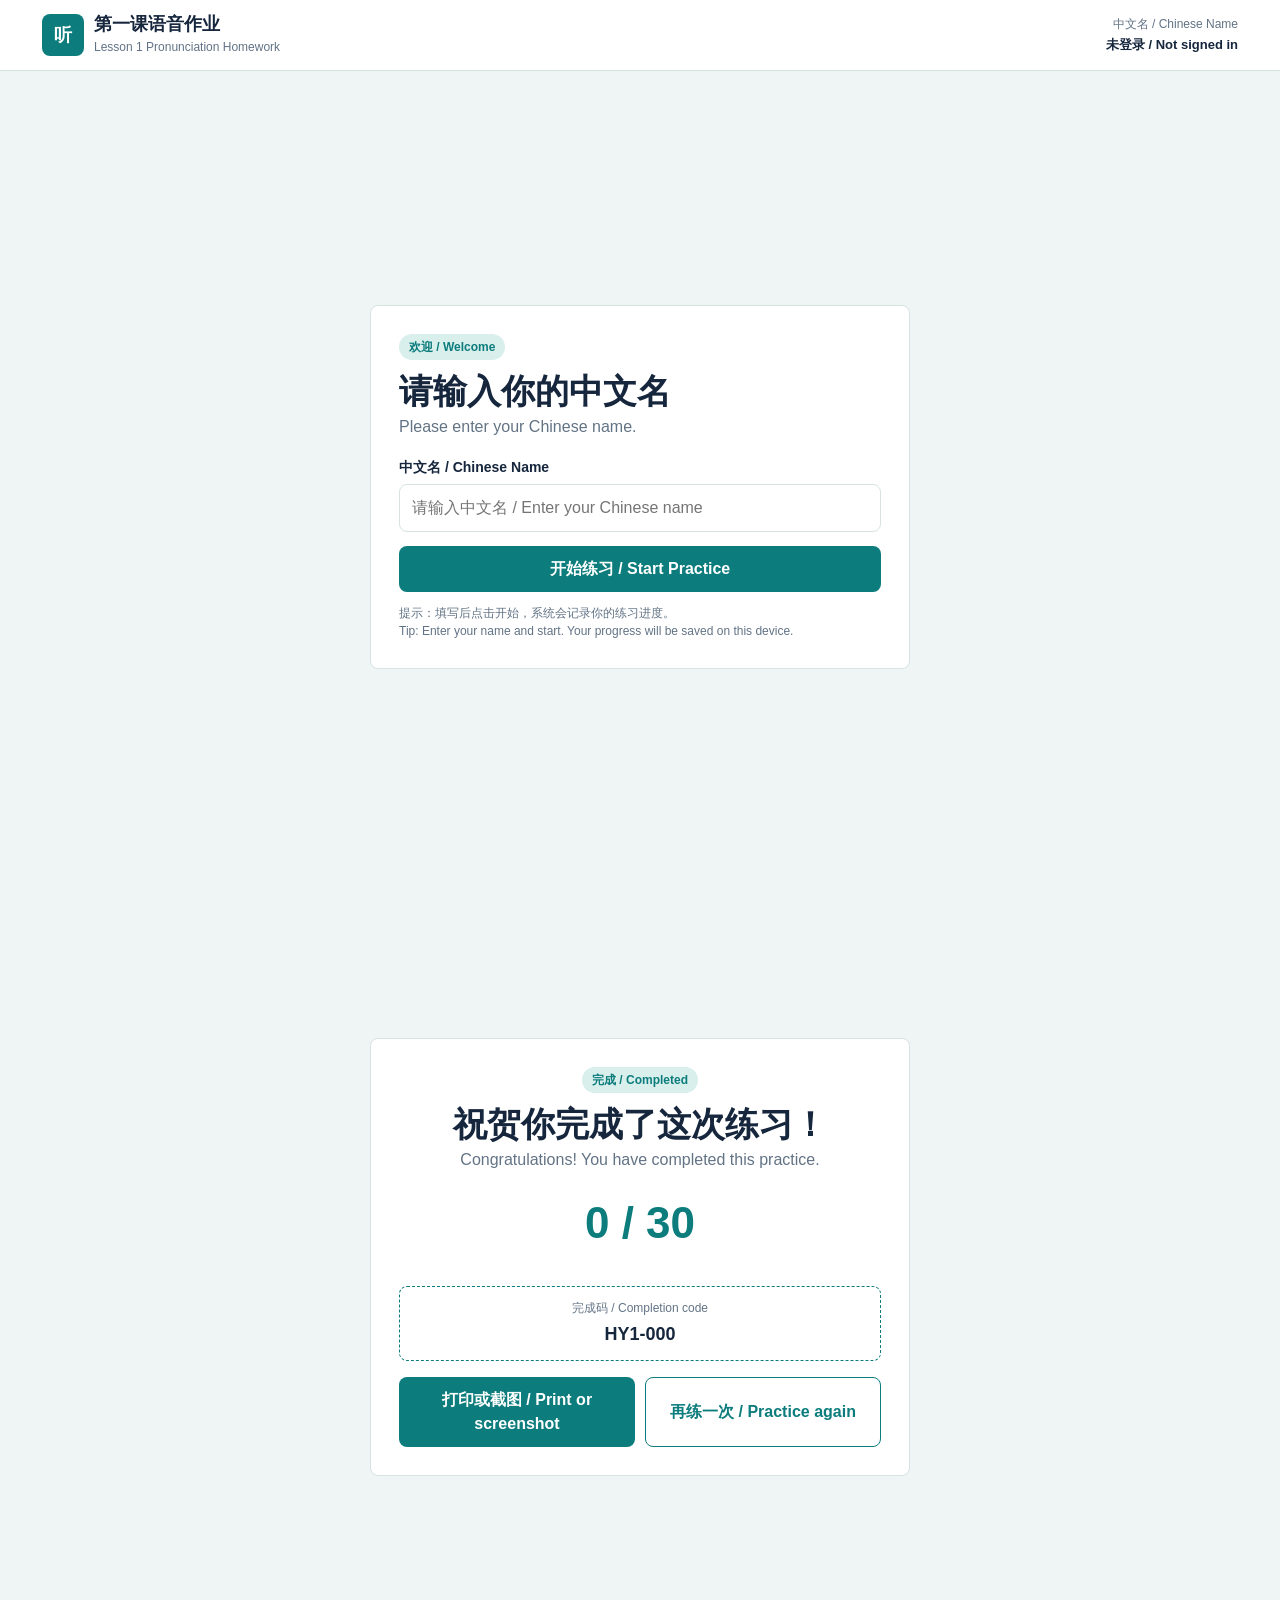
==== index.html @ 1d8cc739 "Add Lesson 1 pronunciation homework game" ====
<!doctype html>
<html lang="zh-CN">
  <head>
    <meta charset="UTF-8" />
    <meta name="viewport" content="width=device-width, initial-scale=1.0" />
    <meta http-equiv="Cache-Control" content="no-store" />
    <title>第一课语音作业 · Lesson 1 Pronunciation Homework</title>
    <link rel="stylesheet" href="styles.css" />
  </head>
  <body>
    <div class="app-shell">
      <header class="app-header">
        <div class="brand">
          <div class="brand-mark">听</div>
          <div>
            <h1>第一课语音作业</h1>
            <p>Lesson 1 Pronunciation Homework</p>
          </div>
        </div>
        <div class="header-badge">
          <span>中文名 / Chinese Name</span>
          <strong id="headerName">未登录 / Not signed in</strong>
        </div>
      </header>

      <main>
        <section class="login-screen" id="loginScreen">
          <div class="login-panel">
            <span class="eyebrow">欢迎 / Welcome</span>
            <h2>请输入你的中文名</h2>
            <p class="en">Please enter your Chinese name.</p>
            <label class="field-label" for="studentName">中文名 / Chinese Name</label>
            <input
              id="studentName"
              type="text"
              autocomplete="name"
              placeholder="请输入中文名 / Enter your Chinese name"
            />
            <button class="primary-btn" id="startBtn" type="button">开始练习 / Start Practice</button>
            <p class="login-hint">提示：填写后点击开始，系统会记录你的练习进度。<br />Tip: Enter your name and start. Your progress will be saved on this device.</p>
          </div>
        </section>

        <section class="game-screen" id="gameScreen" hidden>
          <div class="progress-strip">
            <div>
              <span>进度 / Progress</span>
              <strong id="progressText">第 1 题 / Question 1</strong>
            </div>
            <div class="progress-track"><div class="progress-fill" id="progressFill"></div></div>
          </div>

          <div class="task-banner">
            <div>
              <span class="eyebrow" id="taskLabel">题型一 / Task 1</span>
              <h2 id="taskTitle">听音辨声母</h2>
              <p id="taskInstruction">听录音，选择你听到的声母。<br />Listen and choose the correct initial.</p>
            </div>
            <div class="score-chip">
              <span>得分 / Score</span>
              <strong id="scoreText">0</strong>
            </div>
          </div>

          <div class="question-grid">
            <section class="listen-panel">
              <button class="play-button" id="playBtn" type="button" title="播放录音 / Play recording">▶</button>
              <p class="play-label">播放录音 / Play recording</p>
              <p class="question-prompt" id="questionPrompt">选择声母 / Choose the initial</p>
              <p class="replay-hint">可以反复播放 / You can play it again</p>
            </section>

            <section class="answer-panel">
              <div class="options" id="options"></div>
              <div class="feedback" id="feedback" role="status"></div>
              <button class="next-btn" id="nextBtn" type="button" hidden>下一题 / Next question</button>
            </section>
          </div>
        </section>

        <section class="finish-screen" id="finishScreen" hidden>
          <div class="finish-card">
            <span class="eyebrow">完成 / Completed</span>
            <h2 id="finishTitle">祝贺你完成了这次练习！</h2>
            <p class="en" id="finishEnglish">Congratulations! You have completed this practice.</p>
            <div class="final-score" id="finalScore">0 / 30</div>
            <div class="mode-scores" id="modeScores"></div>
            <div class="code-box">
              <span>完成码 / Completion code</span>
              <strong id="completionCode">HY1-000</strong>
            </div>
            <div class="finish-actions">
              <button class="primary-btn" id="printBtn" type="button">打印或截图 / Print or screenshot</button>
              <button class="secondary-btn" id="againBtn" type="button">再练一次 / Practice again</button>
            </div>
          </div>
        </section>
      </main>
    </div>

    <script src="app.js"></script>
  </body>
</html>
---- styles.css ----
:root {
  --bg: #eef5f4;
  --surface: #ffffff;
  --ink: #16263d;
  --muted: #627385;
  --line: #d7e3e0;
  --teal: #0c7c7c;
  --teal-soft: #d8efec;
  --coral: #e5644f;
  --amber: #f1aa37;
  --green: #2c9c68;
  --red: #d94e4e;
  --blue: #3d6ee0;
  --radius: 8px;
}

* {
  box-sizing: border-box;
}

body {
  margin: 0;
  min-height: 100vh;
  background: var(--bg);
  color: var(--ink);
  font-family: "Microsoft YaHei", "PingFang SC", "Noto Sans SC", "Segoe UI", sans-serif;
  line-height: 1.5;
}

button {
  font: inherit;
  color: inherit;
  cursor: pointer;
}

.app-shell {
  min-height: 100vh;
}

.app-header {
  display: flex;
  align-items: center;
  justify-content: space-between;
  gap: 16px;
  padding: 14px clamp(16px, 4vw, 42px);
  background: var(--surface);
  border-bottom: 1px solid var(--line);
  position: sticky;
  top: 0;
  z-index: 10;
}

.brand {
  display: flex;
  align-items: center;
  gap: 10px;
  min-width: 0;
}

.brand-mark {
  width: 42px;
  height: 42px;
  flex: 0 0 42px;
  border-radius: var(--radius);
  display: grid;
  place-items: center;
  background: var(--teal);
  color: #fff;
  font-weight: 900;
  font-size: 18px;
}

.brand h1 {
  margin: 0;
  font-size: 18px;
  line-height: 1.2;
}

.brand p {
  margin: 2px 0 0;
  color: var(--muted);
  font-size: 12px;
}

.header-badge {
  display: flex;
  flex-direction: column;
  align-items: flex-end;
  gap: 2px;
  font-size: 12px;
  color: var(--muted);
  min-width: 0;
}

.header-badge strong {
  max-width: 220px;
  overflow: hidden;
  text-overflow: ellipsis;
  white-space: nowrap;
  color: var(--ink);
  font-size: 13px;
}

main {
  max-width: 1060px;
  margin: 0 auto;
  padding: 26px clamp(14px, 4vw, 40px) 60px;
}

.login-screen {
  display: grid;
  place-items: center;
  min-height: calc(100vh - 120px);
}

.login-panel,
.finish-card {
  width: min(100%, 540px);
  background: var(--surface);
  border: 1px solid var(--line);
  border-radius: var(--radius);
  padding: 28px;
}

.eyebrow {
  display: inline-block;
  padding: 4px 10px;
  border-radius: 999px;
  background: var(--teal-soft);
  color: var(--teal);
  font-size: 12px;
  font-weight: 800;
}

.login-panel h2,
.task-banner h2,
.finish-card h2 {
  margin: 12px 0 4px;
  font-size: clamp(25px, 5vw, 34px);
  line-height: 1.15;
}

.en {
  color: var(--muted);
  margin: 0 0 18px;
}

.field-label {
  display: block;
  margin: 16px 0 6px;
  font-weight: 800;
  font-size: 14px;
}

input {
  width: 100%;
  min-height: 48px;
  border: 1px solid var(--line);
  border-radius: var(--radius);
  padding: 10px 12px;
  font-size: 16px;
  outline: none;
}

input:focus {
  border-color: var(--teal);
  box-shadow: 0 0 0 3px rgba(12, 124, 124, 0.14);
}

.primary-btn,
.secondary-btn,
.next-btn {
  border: 0;
  border-radius: var(--radius);
  min-height: 46px;
  padding: 11px 16px;
  font-weight: 900;
}

.primary-btn {
  background: var(--teal);
  color: #fff;
  width: 100%;
  margin-top: 14px;
}

.secondary-btn {
  background: var(--surface);
  color: var(--teal);
  border: 1px solid var(--teal);
}

.next-btn {
  background: var(--amber);
  color: #553500;
  width: 100%;
  margin-top: 12px;
}

.login-hint {
  color: var(--muted);
  font-size: 12px;
  margin: 12px 0 0;
}

.progress-strip {
  display: grid;
  grid-template-columns: 1fr;
  gap: 8px;
  margin-bottom: 18px;
}

.progress-strip span,
.score-chip span {
  color: var(--muted);
  font-size: 12px;
}

.progress-strip strong {
  display: block;
  font-size: 15px;
}

.progress-track {
  height: 10px;
  border-radius: 999px;
  background: #dbe6e2;
  overflow: hidden;
}

.progress-fill {
  width: 0;
  height: 100%;
  border-radius: inherit;
  background: var(--amber);
  transition: width 0.25s ease;
}

.task-banner {
  display: flex;
  justify-content: space-between;
  gap: 18px;
  align-items: start;
  background: var(--teal);
  color: #fff;
  border-radius: var(--radius);
  padding: 20px;
  margin-bottom: 16px;
}

.task-banner .eyebrow {
  background: rgba(255, 255, 255, 0.18);
  color: #fff;
}

.task-banner h2 {
  color: #fff;
  font-size: 27px;
}

.task-banner p {
  margin: 6px 0 0;
  color: rgba(255, 255, 255, 0.92);
  font-size: 14px;
}

.score-chip {
  background: rgba(255, 255, 255, 0.16);
  border: 1px solid rgba(255, 255, 255, 0.28);
  border-radius: var(--radius);
  padding: 10px 14px;
  text-align: center;
  min-width: 90px;
}

.score-chip span {
  color: rgba(255, 255, 255, 0.9);
}

.score-chip strong {
  display: block;
  font-size: 24px;
}

.question-grid {
  display: grid;
  grid-template-columns: 1fr;
  gap: 14px;
}

.listen-panel,
.answer-panel,
.finish-card {
  background: var(--surface);
  border: 1px solid var(--line);
  border-radius: var(--radius);
}

.listen-panel {
  display: flex;
  flex-direction: column;
  align-items: center;
  justify-content: center;
  text-align: center;
  min-height: 230px;
  padding: 18px;
}

.play-button {
  width: 86px;
  height: 86px;
  border: 0;
  border-radius: 50%;
  display: grid;
  place-items: center;
  background: var(--coral);
  color: #fff;
  font-size: 30px;
  box-shadow: 0 12px 22px rgba(229, 100, 79, 0.25);
}

.play-button.playing {
  background: var(--amber);
  color: #553500;
}

.play-label {
  margin: 12px 0 0;
  font-weight: 800;
  color: var(--coral);
}

.question-prompt {
  margin: 10px 0 0;
  font-size: 19px;
  font-weight: 900;
}

.replay-hint {
  margin: 6px 0 0;
  color: var(--muted);
  font-size: 12px;
}

.answer-panel {
  padding: 14px;
}

.options {
  display: grid;
  grid-template-columns: repeat(2, 1fr);
  gap: 10px;
}

.option-btn {
  min-height: 70px;
  border: 1px solid var(--line);
  border-radius: var(--radius);
  background: var(--surface);
  font-size: 24px;
  font-weight: 900;
  padding: 10px;
}

.option-btn:hover:not(:disabled) {
  border-color: var(--teal);
}

.option-btn.correct {
  background: var(--green);
  border-color: var(--green);
  color: #fff;
}

.option-btn.wrong {
  background: var(--red);
  border-color: var(--red);
  color: #fff;
}

.feedback {
  min-height: 64px;
  margin-top: 12px;
  border-radius: var(--radius);
  padding: 12px;
  display: flex;
  align-items: center;
  justify-content: center;
  text-align: center;
  font-weight: 800;
}

.feedback.good {
  background: #e2f4e9;
  color: var(--green);
}

.feedback.try-again {
  background: #fff2da;
  color: #8b5b00;
}

.finish-screen {
  display: grid;
  place-items: center;
  min-height: calc(100vh - 140px);
}

.finish-card {
  text-align: center;
}

.final-score {
  font-size: 44px;
  font-weight: 900;
  color: var(--teal);
  margin: 8px 0;
}

.mode-scores {
  display: grid;
  grid-template-columns: repeat(3, 1fr);
  gap: 8px;
  margin: 14px 0;
}

.mode-score {
  border: 1px solid var(--line);
  border-radius: var(--radius);
  padding: 10px;
}

.mode-score span {
  display: block;
  color: var(--muted);
  font-size: 12px;
}

.mode-score strong {
  font-size: 20px;
}

.code-box {
  border: 1px dashed var(--teal);
  border-radius: var(--radius);
  padding: 12px;
  margin: 16px 0;
}

.code-box span {
  display: block;
  color: var(--muted);
  font-size: 12px;
}

.code-box strong {
  display: block;
  margin-top: 4px;
  font-size: 18px;
  word-break: break-all;
}

.finish-actions {
  display: grid;
  grid-template-columns: 1fr 1fr;
  gap: 10px;
}

.finish-actions .primary-btn,
.finish-actions .secondary-btn {
  margin-top: 0;
}

@media (min-width: 760px) {
  .progress-strip {
    grid-template-columns: 250px 1fr;
    align-items: center;
  }

  .question-grid {
    grid-template-columns: minmax(280px, 0.85fr) minmax(340px, 1.15fr);
  }

  .listen-panel {
    min-height: 330px;
  }
}

@media print {
  .app-header,
  .finish-actions {
    display: none;
  }

  .finish-screen {
    min-height: auto;
  }
}
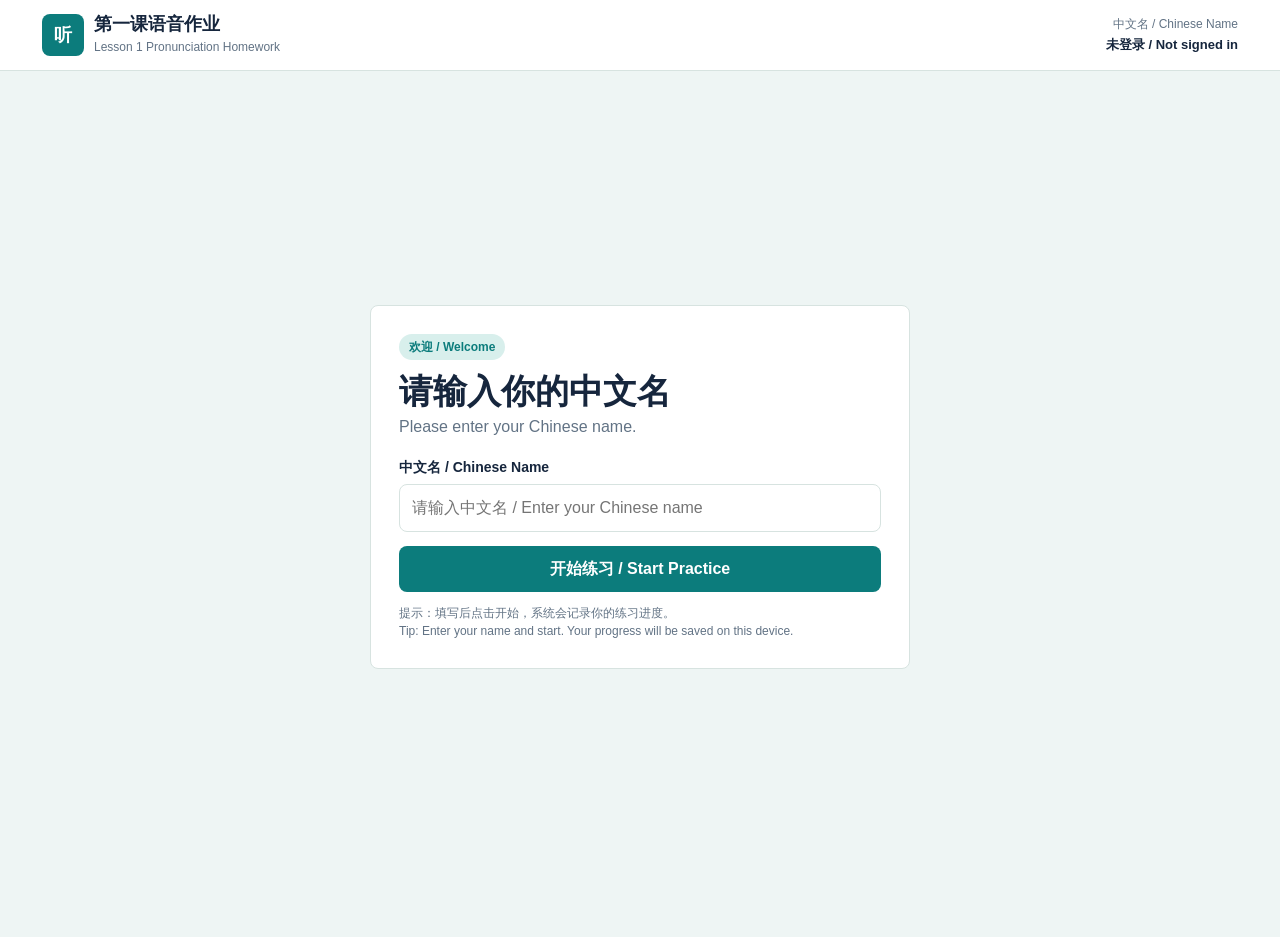
==== commit 77b46aec: "Fix staged screens and embedded audio" ====
--- a/index.html
+++ b/index.html
@@ -5,7 +5,511 @@
     <meta name="viewport" content="width=device-width, initial-scale=1.0" />
     <meta http-equiv="Cache-Control" content="no-store" />
     <title>第一课语音作业 · Lesson 1 Pronunciation Homework</title>
-    <link rel="stylesheet" href="styles.css" />
+    <style>
+:root {
+  --bg: #eef5f4;
+  --surface: #ffffff;
+  --ink: #16263d;
+  --muted: #627385;
+  --line: #d7e3e0;
+  --teal: #0c7c7c;
+  --teal-soft: #d8efec;
+  --coral: #e5644f;
+  --amber: #f1aa37;
+  --green: #2c9c68;
+  --red: #d94e4e;
+  --blue: #3d6ee0;
+  --radius: 8px;
+}
+
+* {
+  box-sizing: border-box;
+}
+
+[hidden] {
+  display: none !important;
+}
+
+body {
+  margin: 0;
+  min-height: 100vh;
+  background: var(--bg);
+  color: var(--ink);
+  font-family: "Microsoft YaHei", "PingFang SC", "Noto Sans SC", "Segoe UI", sans-serif;
+  line-height: 1.5;
+}
+
+button {
+  font: inherit;
+  color: inherit;
+  cursor: pointer;
+}
+
+.app-shell {
+  min-height: 100vh;
+}
+
+.app-header {
+  display: flex;
+  align-items: center;
+  justify-content: space-between;
+  gap: 16px;
+  padding: 14px clamp(16px, 4vw, 42px);
+  background: var(--surface);
+  border-bottom: 1px solid var(--line);
+  position: sticky;
+  top: 0;
+  z-index: 10;
+}
+
+.brand {
+  display: flex;
+  align-items: center;
+  gap: 10px;
+  min-width: 0;
+}
+
+.brand-mark {
+  width: 42px;
+  height: 42px;
+  flex: 0 0 42px;
+  border-radius: var(--radius);
+  display: grid;
+  place-items: center;
+  background: var(--teal);
+  color: #fff;
+  font-weight: 900;
+  font-size: 18px;
+}
+
+.brand h1 {
+  margin: 0;
+  font-size: 18px;
+  line-height: 1.2;
+}
+
+.brand p {
+  margin: 2px 0 0;
+  color: var(--muted);
+  font-size: 12px;
+}
+
+.header-badge {
+  display: flex;
+  flex-direction: column;
+  align-items: flex-end;
+  gap: 2px;
+  font-size: 12px;
+  color: var(--muted);
+  min-width: 0;
+}
+
+.header-badge strong {
+  max-width: 220px;
+  overflow: hidden;
+  text-overflow: ellipsis;
+  white-space: nowrap;
+  color: var(--ink);
+  font-size: 13px;
+}
+
+main {
+  max-width: 1060px;
+  margin: 0 auto;
+  padding: 26px clamp(14px, 4vw, 40px) 60px;
+}
+
+.login-screen {
+  display: grid;
+  place-items: center;
+  min-height: calc(100vh - 120px);
+}
+
+.login-panel,
+.finish-card {
+  width: min(100%, 540px);
+  background: var(--surface);
+  border: 1px solid var(--line);
+  border-radius: var(--radius);
+  padding: 28px;
+}
+
+.eyebrow {
+  display: inline-block;
+  padding: 4px 10px;
+  border-radius: 999px;
+  background: var(--teal-soft);
+  color: var(--teal);
+  font-size: 12px;
+  font-weight: 800;
+}
+
+.login-panel h2,
+.task-banner h2,
+.finish-card h2 {
+  margin: 12px 0 4px;
+  font-size: clamp(25px, 5vw, 34px);
+  line-height: 1.15;
+}
+
+.en {
+  color: var(--muted);
+  margin: 0 0 18px;
+}
+
+.field-label {
+  display: block;
+  margin: 16px 0 6px;
+  font-weight: 800;
+  font-size: 14px;
+}
+
+input {
+  width: 100%;
+  min-height: 48px;
+  border: 1px solid var(--line);
+  border-radius: var(--radius);
+  padding: 10px 12px;
+  font-size: 16px;
+  outline: none;
+}
+
+input:focus {
+  border-color: var(--teal);
+  box-shadow: 0 0 0 3px rgba(12, 124, 124, 0.14);
+}
+
+.primary-btn,
+.secondary-btn,
+.next-btn {
+  border: 0;
+  border-radius: var(--radius);
+  min-height: 46px;
+  padding: 11px 16px;
+  font-weight: 900;
+}
+
+.primary-btn {
+  background: var(--teal);
+  color: #fff;
+  width: 100%;
+  margin-top: 14px;
+}
+
+.secondary-btn {
+  background: var(--surface);
+  color: var(--teal);
+  border: 1px solid var(--teal);
+}
+
+.next-btn {
+  background: var(--amber);
+  color: #553500;
+  width: 100%;
+  margin-top: 12px;
+}
+
+.login-hint {
+  color: var(--muted);
+  font-size: 12px;
+  margin: 12px 0 0;
+}
+
+.progress-strip {
+  display: grid;
+  grid-template-columns: 1fr;
+  gap: 8px;
+  margin-bottom: 18px;
+}
+
+.progress-strip span,
+.score-chip span {
+  color: var(--muted);
+  font-size: 12px;
+}
+
+.progress-strip strong {
+  display: block;
+  font-size: 15px;
+}
+
+.progress-track {
+  height: 10px;
+  border-radius: 999px;
+  background: #dbe6e2;
+  overflow: hidden;
+}
+
+.progress-fill {
+  width: 0;
+  height: 100%;
+  border-radius: inherit;
+  background: var(--amber);
+  transition: width 0.25s ease;
+}
+
+.task-banner {
+  display: flex;
+  justify-content: space-between;
+  gap: 18px;
+  align-items: start;
+  background: var(--teal);
+  color: #fff;
+  border-radius: var(--radius);
+  padding: 20px;
+  margin-bottom: 16px;
+}
+
+.task-banner .eyebrow {
+  background: rgba(255, 255, 255, 0.18);
+  color: #fff;
+}
+
+.task-banner h2 {
+  color: #fff;
+  font-size: 27px;
+}
+
+.task-banner p {
+  margin: 6px 0 0;
+  color: rgba(255, 255, 255, 0.92);
+  font-size: 14px;
+}
+
+.score-chip {
+  background: rgba(255, 255, 255, 0.16);
+  border: 1px solid rgba(255, 255, 255, 0.28);
+  border-radius: var(--radius);
+  padding: 10px 14px;
+  text-align: center;
+  min-width: 90px;
+}
+
+.score-chip span {
+  color: rgba(255, 255, 255, 0.9);
+}
+
+.score-chip strong {
+  display: block;
+  font-size: 24px;
+}
+
+.question-grid {
+  display: grid;
+  grid-template-columns: 1fr;
+  gap: 14px;
+}
+
+.listen-panel,
+.answer-panel,
+.finish-card {
+  background: var(--surface);
+  border: 1px solid var(--line);
+  border-radius: var(--radius);
+}
+
+.listen-panel {
+  display: flex;
+  flex-direction: column;
+  align-items: center;
+  justify-content: center;
+  text-align: center;
+  min-height: 230px;
+  padding: 18px;
+}
+
+.play-button {
+  width: 86px;
+  height: 86px;
+  border: 0;
+  border-radius: 50%;
+  display: grid;
+  place-items: center;
+  background: var(--coral);
+  color: #fff;
+  font-size: 30px;
+  box-shadow: 0 12px 22px rgba(229, 100, 79, 0.25);
+}
+
+.play-button.playing {
+  background: var(--amber);
+  color: #553500;
+}
+
+.play-label {
+  margin: 12px 0 0;
+  font-weight: 800;
+  color: var(--coral);
+}
+
+.question-prompt {
+  margin: 10px 0 0;
+  font-size: 19px;
+  font-weight: 900;
+}
+
+.replay-hint {
+  margin: 6px 0 0;
+  color: var(--muted);
+  font-size: 12px;
+}
+
+.answer-panel {
+  padding: 14px;
+}
+
+.options {
+  display: grid;
+  grid-template-columns: repeat(2, 1fr);
+  gap: 10px;
+}
+
+.option-btn {
+  min-height: 70px;
+  border: 1px solid var(--line);
+  border-radius: var(--radius);
+  background: var(--surface);
+  font-size: 24px;
+  font-weight: 900;
+  padding: 10px;
+}
+
+.option-btn:hover:not(:disabled) {
+  border-color: var(--teal);
+}
+
+.option-btn.correct {
+  background: var(--green);
+  border-color: var(--green);
+  color: #fff;
+}
+
+.option-btn.wrong {
+  background: var(--red);
+  border-color: var(--red);
+  color: #fff;
+}
+
+.feedback {
+  min-height: 64px;
+  margin-top: 12px;
+  border-radius: var(--radius);
+  padding: 12px;
+  display: flex;
+  align-items: center;
+  justify-content: center;
+  text-align: center;
+  font-weight: 800;
+}
+
+.feedback.good {
+  background: #e2f4e9;
+  color: var(--green);
+}
+
+.feedback.try-again {
+  background: #fff2da;
+  color: #8b5b00;
+}
+
+.finish-screen {
+  display: grid;
+  place-items: center;
+  min-height: calc(100vh - 140px);
+}
+
+.finish-card {
+  text-align: center;
+}
+
+.final-score {
+  font-size: 44px;
+  font-weight: 900;
+  color: var(--teal);
+  margin: 8px 0;
+}
+
+.mode-scores {
+  display: grid;
+  grid-template-columns: repeat(3, 1fr);
+  gap: 8px;
+  margin: 14px 0;
+}
+
+.mode-score {
+  border: 1px solid var(--line);
+  border-radius: var(--radius);
+  padding: 10px;
+}
+
+.mode-score span {
+  display: block;
+  color: var(--muted);
+  font-size: 12px;
+}
+
+.mode-score strong {
+  font-size: 20px;
+}
+
+.code-box {
+  border: 1px dashed var(--teal);
+  border-radius: var(--radius);
+  padding: 12px;
+  margin: 16px 0;
+}
+
+.code-box span {
+  display: block;
+  color: var(--muted);
+  font-size: 12px;
+}
+
+.code-box strong {
+  display: block;
+  margin-top: 4px;
+  font-size: 18px;
+  word-break: break-all;
+}
+
+.finish-actions {
+  display: grid;
+  grid-template-columns: 1fr 1fr;
+  gap: 10px;
+}
+
+.finish-actions .primary-btn,
+.finish-actions .secondary-btn {
+  margin-top: 0;
+}
+
+@media (min-width: 760px) {
+  .progress-strip {
+    grid-template-columns: 250px 1fr;
+    align-items: center;
+  }
+
+  .question-grid {
+    grid-template-columns: minmax(280px, 0.85fr) minmax(340px, 1.15fr);
+  }
+
+  .listen-panel {
+    min-height: 330px;
+  }
+}
+
+@media print {
+  .app-header,
+  .finish-actions {
+    display: none;
+  }
+
+  .finish-screen {
+    min-height: auto;
+  }
+}
+
+</style>
   </head>
   <body>
     <div class="app-shell">
@@ -98,6 +602,278 @@
       </main>
     </div>
 
-    <script src="app.js"></script>
+    <script>
+const WORDS = [
+  { pinyin: "bāo", initial: "b", final: "ao", audio: "[data-uri]" },
+  { pinyin: "méi", initial: "m", final: "ei", audio: "[data-uri]" },
+  { pinyin: "yǔ", initial: "y", final: "ü", audio: "[data-uri]" },
+  { pinyin: "lái", initial: "l", final: "ai", audio: "[data-uri]" },
+  { pinyin: "nǎi", initial: "n", final: "ai", audio: "[data-uri]" },
+  { pinyin: "fù", initial: "f", final: "u", audio: "[data-uri]" },
+  { pinyin: "gěi", initial: "g", final: "ei", audio: "[data-uri]" },
+  { pinyin: "tóu", initial: "t", final: "ou", audio: "[data-uri]